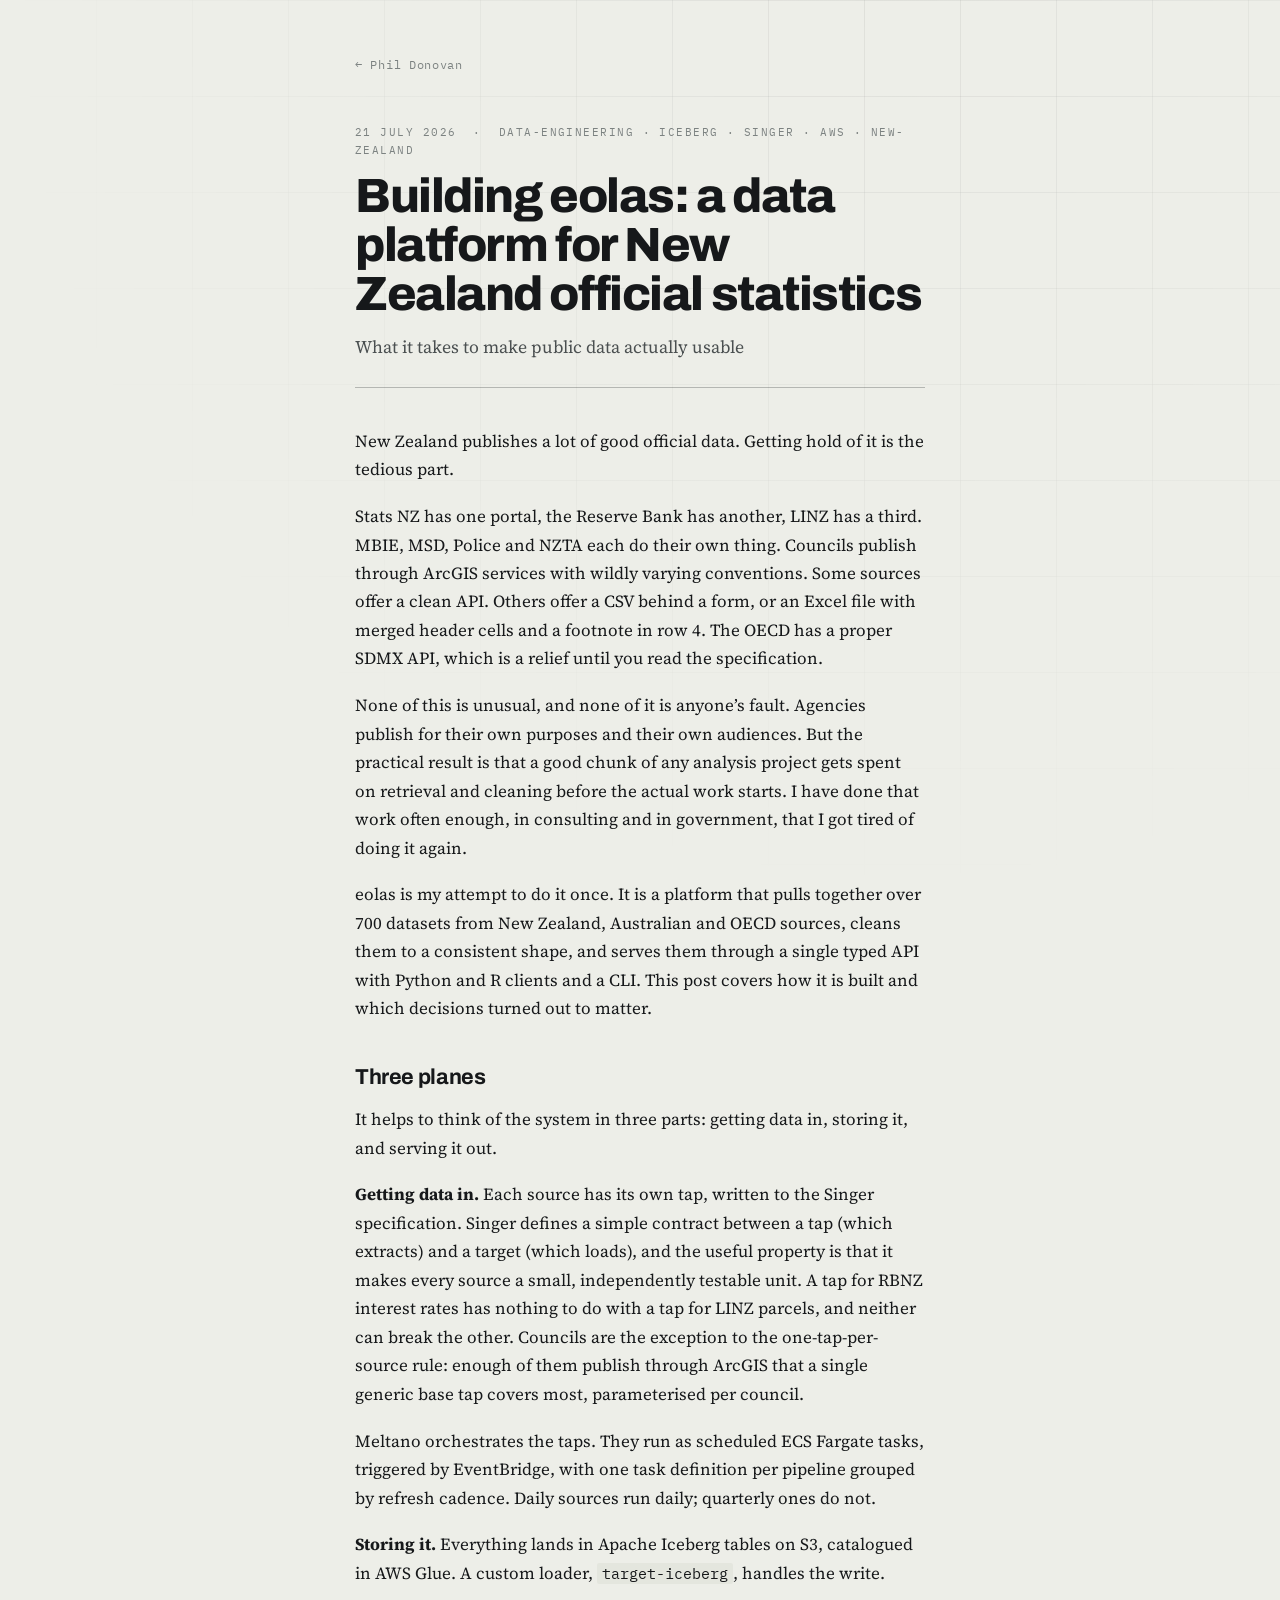
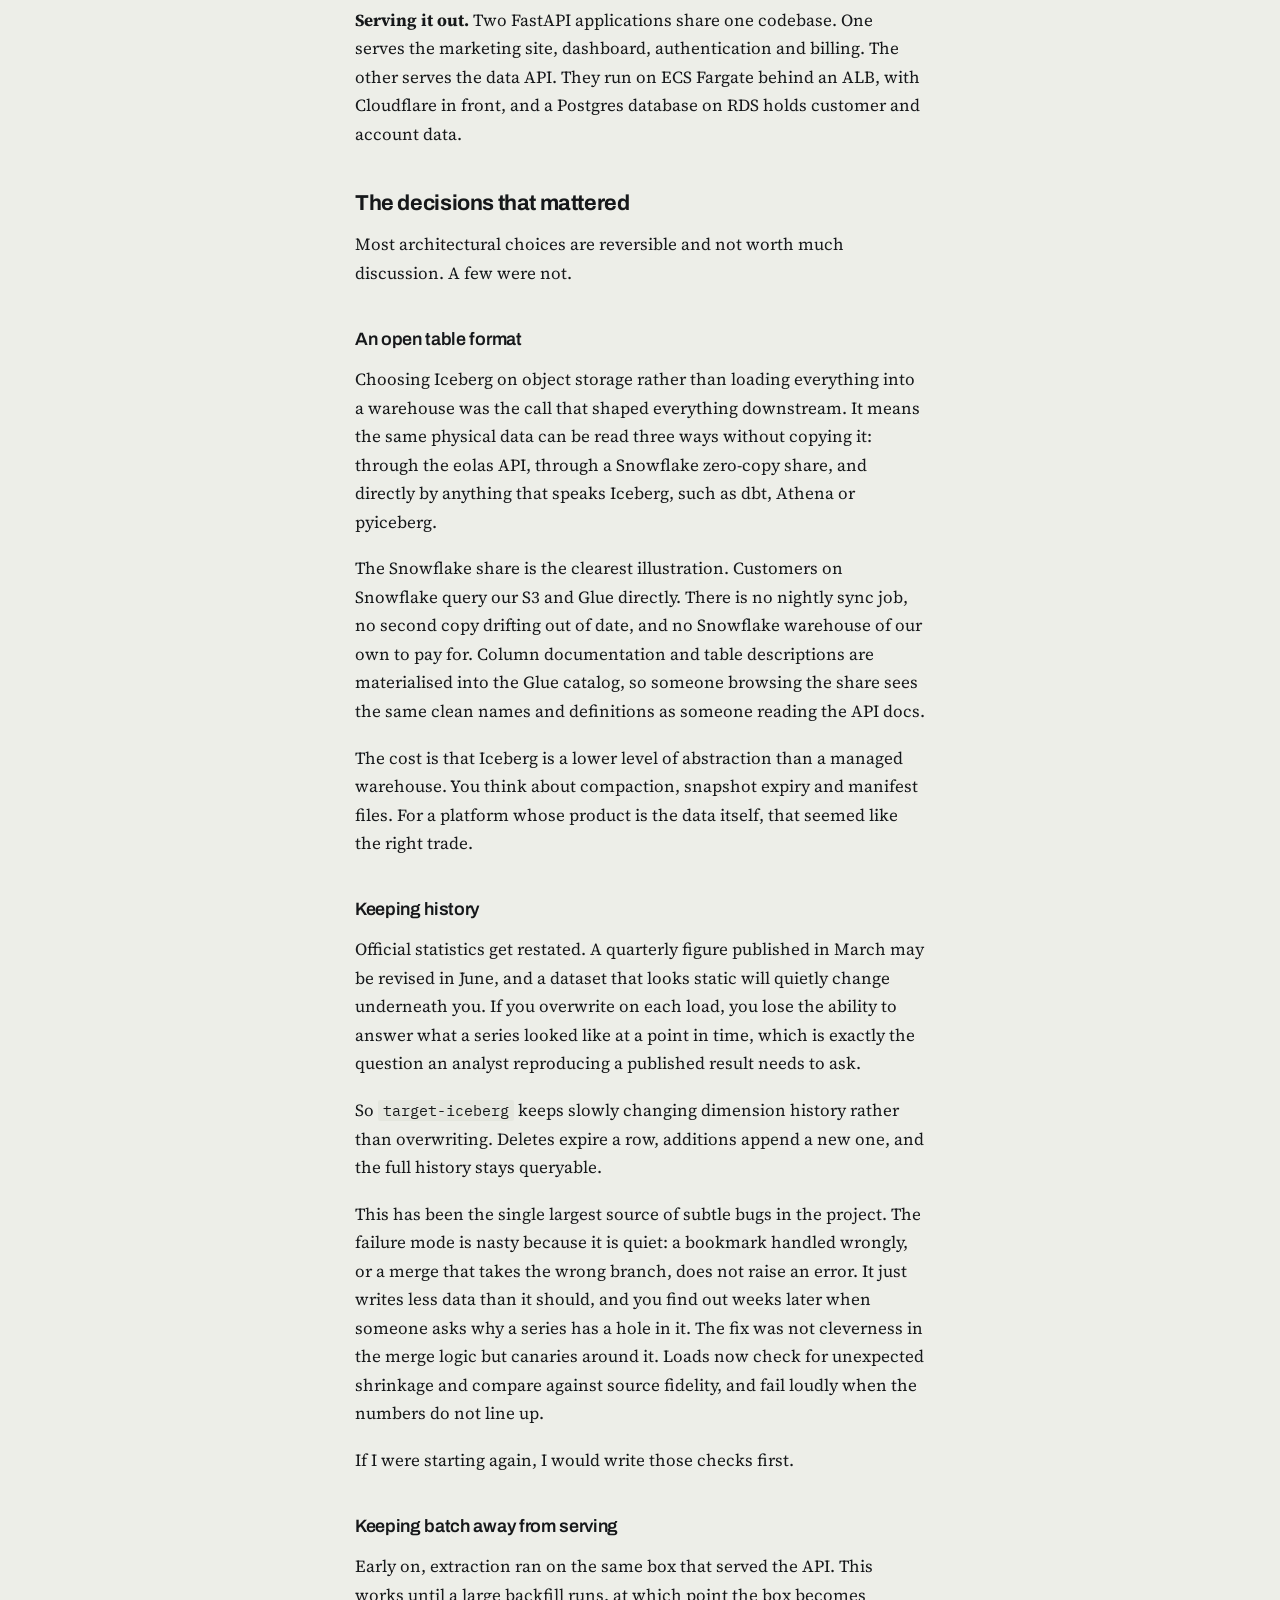
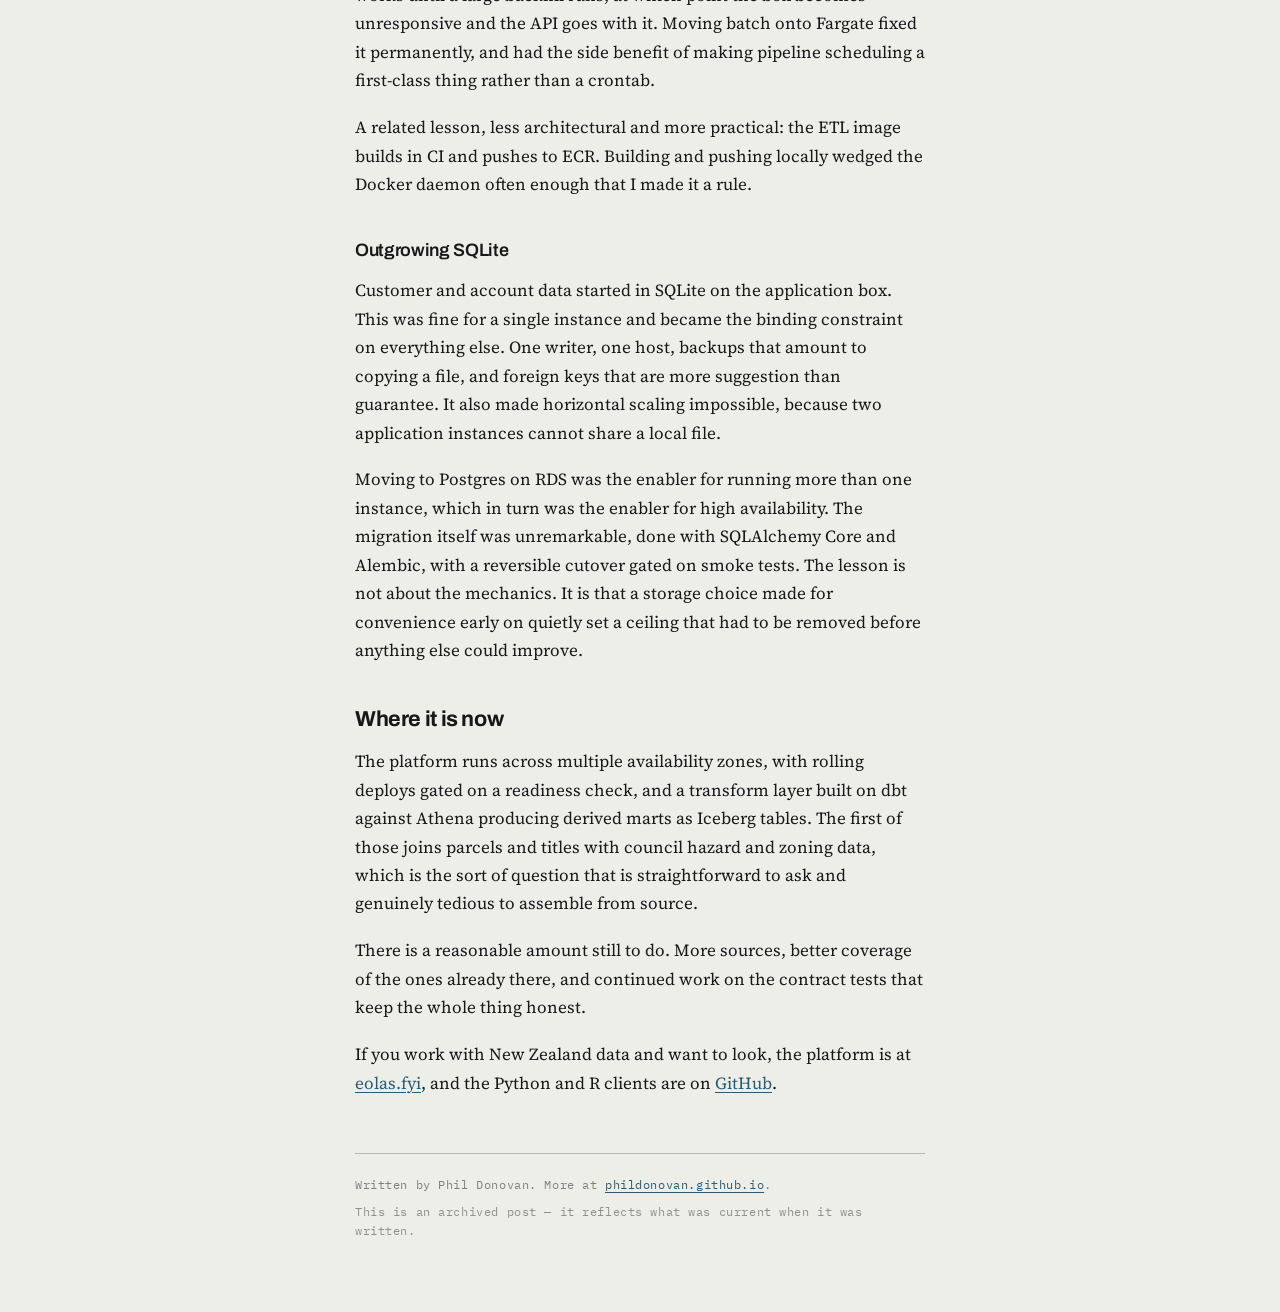
==== writing/building-eolas/index.html @ 905b2c06 "Add article on building eolas" ====
<!doctype html>
<html lang="en-NZ">
<head>
<meta charset="utf-8">
<meta name="viewport" content="width=device-width, initial-scale=1">
<!-- pagetitle is the plain-text title. Building eolas: a data platform for New Zealand official statistics carries inline markup, so it is
     only safe inside the page body, never in an attribute or the head. -->
<title>Building eolas: a data platform for New Zealand official statistics — Phil Donovan</title>

<meta name="author" content="Phil Donovan">

<meta property="og:type" content="article">
<meta property="og:title" content="Building eolas: a data platform for New Zealand official statistics">

<meta name="twitter:card" content="summary">

<link rel="icon" href="../../favicon.svg" type="image/svg+xml">
<link rel="preconnect" href="https://fonts.googleapis.com">
<link rel="preconnect" href="https://fonts.gstatic.com" crossorigin>
<link href="https://fonts.googleapis.com/css2?family=Archivo:wght@400;500;600;700;800&family=IBM+Plex+Mono:wght@400;500&family=Source+Serif+4:opsz,wght@8..60,400;8..60,600&display=swap" rel="stylesheet">
<link rel="stylesheet" href="../../styles.css">
</head>
<body class="post-page">

<a class="skip" href="#main">Skip to content</a>

<main id="main" class="post">

  <nav class="post__back">
    <a href="../../">← Phil Donovan</a>
  </nav>

  <header class="post__head">
    <p class="eyebrow">
      <time datetime="2026-07-21">21 July 2026</time>
      &nbsp;·&nbsp; data-engineering · iceberg · singer · aws · new-zealand
    </p>
    <h1 class="post__title">Building eolas: a data platform for New Zealand official statistics</h1>
    <p class="post__subtitle">What it takes to make public data actually usable</p>
  </header>

  <article class="prose">
<p>New Zealand publishes a lot of good official data. Getting hold of it is the tedious part.</p><p>Stats NZ has one portal, the Reserve Bank has another, LINZ has a third. MBIE, MSD, Police and NZTA each do their own thing. Councils publish through ArcGIS services with wildly varying conventions. Some sources offer a clean API. Others offer a CSV behind a form, or an Excel file with merged header cells and a footnote in row 4. The OECD has a proper SDMX API, which is a relief until you read the specification.</p><p>None of this is unusual, and none of it is anyone’s fault. Agencies publish for their own purposes and their own audiences. But the practical result is that a good chunk of any analysis project gets spent on retrieval and cleaning before the actual work starts. I have done that work often enough, in consulting and in government, that I got tired of doing it again.</p><p>eolas is my attempt to do it once. It is a platform that pulls together over 700 datasets from New Zealand, Australian and OECD sources, cleans them to a consistent shape, and serves them through a single typed API with Python and R clients and a CLI. This post covers how it is built and which decisions turned out to matter.</p><h2 id="three-planes">Three planes</h2><p>It helps to think of the system in three parts: getting data in, storing it, and serving it out.</p><p><strong>Getting data in.</strong> Each source has its own tap, written to the Singer specification. Singer defines a simple contract between a tap (which extracts) and a target (which loads), and the useful property is that it makes every source a small, independently testable unit. A tap for RBNZ interest rates has nothing to do with a tap for LINZ parcels, and neither can break the other. Councils are the exception to the one-tap-per-source rule: enough of them publish through ArcGIS that a single generic base tap covers most, parameterised per council.</p><p>Meltano orchestrates the taps. They run as scheduled ECS Fargate tasks, triggered by EventBridge, with one task definition per pipeline grouped by refresh cadence. Daily sources run daily; quarterly ones do not.</p><p><strong>Storing it.</strong> Everything lands in Apache Iceberg tables on S3, catalogued in AWS Glue. A custom loader, <code>target-iceberg</code>, handles the write.</p><p><strong>Serving it out.</strong> Two FastAPI applications share one codebase. One serves the marketing site, dashboard, authentication and billing. The other serves the data API. They run on ECS Fargate behind an ALB, with Cloudflare in front, and a Postgres database on RDS holds customer and account data.</p><h2 id="the-decisions-that-mattered">The decisions that mattered</h2><p>Most architectural choices are reversible and not worth much discussion. A few were not.</p><h3 id="an-open-table-format">An open table format</h3><p>Choosing Iceberg on object storage rather than loading everything into a warehouse was the call that shaped everything downstream. It means the same physical data can be read three ways without copying it: through the eolas API, through a Snowflake zero-copy share, and directly by anything that speaks Iceberg, such as dbt, Athena or pyiceberg.</p><p>The Snowflake share is the clearest illustration. Customers on Snowflake query our S3 and Glue directly. There is no nightly sync job, no second copy drifting out of date, and no Snowflake warehouse of our own to pay for. Column documentation and table descriptions are materialised into the Glue catalog, so someone browsing the share sees the same clean names and definitions as someone reading the API docs.</p><p>The cost is that Iceberg is a lower level of abstraction than a managed warehouse. You think about compaction, snapshot expiry and manifest files. For a platform whose product is the data itself, that seemed like the right trade.</p><h3 id="keeping-history">Keeping history</h3><p>Official statistics get restated. A quarterly figure published in March may be revised in June, and a dataset that looks static will quietly change underneath you. If you overwrite on each load, you lose the ability to answer what a series looked like at a point in time, which is exactly the question an analyst reproducing a published result needs to ask.</p><p>So <code>target-iceberg</code> keeps slowly changing dimension history rather than overwriting. Deletes expire a row, additions append a new one, and the full history stays queryable.</p><p>This has been the single largest source of subtle bugs in the project. The failure mode is nasty because it is quiet: a bookmark handled wrongly, or a merge that takes the wrong branch, does not raise an error. It just writes less data than it should, and you find out weeks later when someone asks why a series has a hole in it. The fix was not cleverness in the merge logic but canaries around it. Loads now check for unexpected shrinkage and compare against source fidelity, and fail loudly when the numbers do not line up.</p><p>If I were starting again, I would write those checks first.</p><h3 id="keeping-batch-away-from-serving">Keeping batch away from serving</h3><p>Early on, extraction ran on the same box that served the API. This works until a large backfill runs, at which point the box becomes unresponsive and the API goes with it. Moving batch onto Fargate fixed it permanently, and had the side benefit of making pipeline scheduling a first-class thing rather than a crontab.</p><p>A related lesson, less architectural and more practical: the ETL image builds in CI and pushes to ECR. Building and pushing locally wedged the Docker daemon often enough that I made it a rule.</p><h3 id="outgrowing-sqlite">Outgrowing SQLite</h3><p>Customer and account data started in SQLite on the application box. This was fine for a single instance and became the binding constraint on everything else. One writer, one host, backups that amount to copying a file, and foreign keys that are more suggestion than guarantee. It also made horizontal scaling impossible, because two application instances cannot share a local file.</p><p>Moving to Postgres on RDS was the enabler for running more than one instance, which in turn was the enabler for high availability. The migration itself was unremarkable, done with SQLAlchemy Core and Alembic, with a reversible cutover gated on smoke tests. The lesson is not about the mechanics. It is that a storage choice made for convenience early on quietly set a ceiling that had to be removed before anything else could improve.</p><h2 id="where-it-is-now">Where it is now</h2><p>The platform runs across multiple availability zones, with rolling deploys gated on a readiness check, and a transform layer built on dbt against Athena producing derived marts as Iceberg tables. The first of those joins parcels and titles with council hazard and zoning data, which is the sort of question that is straightforward to ask and genuinely tedious to assemble from source.</p><p>There is a reasonable amount still to do. More sources, better coverage of the ones already there, and continued work on the contract tests that keep the whole thing honest.</p><p>If you work with New Zealand data and want to look, the platform is at <a href="https://eolas.fyi">eolas.fyi</a>, and the Python and R clients are on <a href="https://github.com/phildonovan">GitHub</a>.</p>
  </article>

  <footer class="post__foot">
    <p>
      Written by Phil Donovan. More at
      <a href="../../">phildonovan.github.io</a>.
    </p>
    <p class="post__stale">
      This is an archived post — it reflects what was current when it was written.
    </p>
  </footer>

</main>

</body>
</html>
---- styles.css ----
/* ============================================================
   Phil Donovan — personal site
   Concept: a survey sheet. Topographic palette, cartographic
   marginalia, trig-station markers.
   ============================================================ */

:root {
  /* Topo sheet palette — cool map paper, not cream. */
  --paper:      #EDEEE8;
  --paper-deep: #E4E6DE;
  --ink:        #16181A;
  --ink-soft:   #4A4F50;
  --ink-faint:  #7C8281;

  --contour:    #9A7B4F;   /* bistre — contour lines */
  --water:      #2B5A72;   /* topo water blue — links */
  --water-deep: #1C3F52;
  --signal:     #B7362B;   /* survey red — trig marks, used sparingly */

  --rule:       rgba(22, 24, 26, 0.13);
  --rule-firm:  rgba(22, 24, 26, 0.26);

  --font-display: 'Archivo', system-ui, sans-serif;
  --font-body:    'Source Serif 4', Georgia, serif;
  --font-mono:    'IBM Plex Mono', ui-monospace, monospace;

  --rail-w: 208px;
  --measure: 78ch;
  --page-max: 1340px;
}

*, *::before, *::after { box-sizing: border-box; }

html { -webkit-text-size-adjust: 100%; scroll-behavior: smooth; }

@media (prefers-reduced-motion: reduce) {
  html { scroll-behavior: auto; }
  *, *::before, *::after {
    animation-duration: 0.001ms !important;
    animation-iteration-count: 1 !important;
    transition-duration: 0.001ms !important;
  }
}

body {
  margin: 0;
  background: var(--paper);
  color: var(--ink);
  font-family: var(--font-body);
  font-size: clamp(1rem, 0.96rem + 0.2vw, 1.075rem);
  line-height: 1.62;
  font-synthesis-weight: none;
  -webkit-font-smoothing: antialiased;
}

/* Faint paper tooth — a printed sheet, not a screen. */
body::before {
  content: "";
  position: fixed;
  inset: 0;
  pointer-events: none;
  z-index: 0;
  opacity: 0.5;
  background-image:
    linear-gradient(var(--rule) 1px, transparent 1px),
    linear-gradient(90deg, var(--rule) 1px, transparent 1px);
  background-size: 96px 96px;
  mask-image: radial-gradient(ellipse at 70% 0%, #000 0%, transparent 72%);
  -webkit-mask-image: radial-gradient(ellipse at 70% 0%, #000 0%, transparent 72%);
}

a { color: var(--water); text-decoration-thickness: 1px; text-underline-offset: 3px; }
a:hover { color: var(--water-deep); text-decoration-color: var(--signal); }

:focus-visible {
  outline: 2px solid var(--signal);
  outline-offset: 3px;
}

code {
  font-family: var(--font-mono);
  font-size: 0.88em;
  background: var(--paper-deep);
  padding: 0.08em 0.34em;
  border-radius: 2px;
}

.skip {
  position: absolute;
  left: -9999px;
  top: 0;
  background: var(--ink);
  color: var(--paper);
  padding: 0.7rem 1rem;
  z-index: 100;
  font-family: var(--font-mono);
  font-size: 0.8rem;
}
.skip:focus { left: 0; }

/* ── shared type devices ───────────────────────────────── */

.eyebrow {
  font-family: var(--font-mono);
  font-size: 0.7rem;
  letter-spacing: 0.13em;
  text-transform: uppercase;
  color: var(--ink-faint);
  margin: 0;
}

/* ============================================================
   Marginalia rail
   ============================================================ */

.rail { display: none; }

@media (min-width: 1100px) {
  .rail {
    display: flex;
    flex-direction: column;
    gap: 2.4rem;
    position: fixed;
    top: 0;
    left: 0;
    width: var(--rail-w);
    height: 100vh;
    padding: 2.6rem 1.6rem 2rem;
    border-right: 1px solid var(--rule-firm);
    z-index: 5;
  }

  .rail__id { display: flex; flex-direction: column; gap: 0.25rem; }

  .rail__name {
    font-family: var(--font-display);
    font-weight: 700;
    font-size: 0.95rem;
    letter-spacing: -0.01em;
  }

  .rail__role {
    font-family: var(--font-mono);
    font-size: 0.66rem;
    letter-spacing: 0.1em;
    text-transform: uppercase;
    color: var(--ink-faint);
    line-height: 1.5;
  }

  .rail__nav { flex: 1; }
  .rail__nav ul { list-style: none; margin: 0; padding: 0; display: flex; flex-direction: column; gap: 0.1rem; }

  .rail__nav a {
    display: block;
    padding: 0.32rem 0 0.32rem 1.1rem;
    position: relative;
    font-family: var(--font-mono);
    font-size: 0.73rem;
    letter-spacing: 0.04em;
    color: var(--ink-soft);
    text-decoration: none;
    transition: color 160ms ease;
  }

  /* trig-station tick, filled when the section is in view */
  .rail__nav a::before {
    content: "";
    position: absolute;
    left: 0;
    top: 50%;
    transform: translateY(-50%);
    width: 0; height: 0;
    border-left: 3.5px solid transparent;
    border-right: 3.5px solid transparent;
    border-bottom: 6px solid transparent;
    transition: border-bottom-color 160ms ease;
  }

  .rail__nav a:hover { color: var(--ink); }
  .rail__nav a:hover::before { border-bottom-color: var(--rule-firm); }

  .rail__nav a[aria-current="true"] { color: var(--ink); }
  .rail__nav a[aria-current="true"]::before { border-bottom-color: var(--signal); }

  .rail__datum {
    display: flex;
    flex-direction: column;
    gap: 0.2rem;
    font-family: var(--font-mono);
    font-size: 0.63rem;
    letter-spacing: 0.06em;
    color: var(--ink-faint);
    border-top: 1px solid var(--rule);
    padding-top: 0.9rem;
  }

  /* Only the pages that actually have a rail get offset for it. Post pages
     have no rail and should stay centred. */
  body:not(.post-page) #main { margin-left: var(--rail-w); }
}

/* ============================================================
   Hero
   ============================================================ */

.hero {
  position: relative;
  overflow: hidden;
  border-bottom: 1px solid var(--rule-firm);
  isolation: isolate;
}

.hero__contours {
  position: absolute;
  inset: 0;
  width: 100%;
  height: 100%;
  z-index: -1;
}

.hero__contours {
  --contour-op: 0.42;
  --contour-op-index: 0.55;
  --trig-op: 0.9;
}

.hero__contours .c {
  fill: none;
  stroke: var(--contour);
  stroke-width: 1;
  opacity: var(--contour-op);
  vector-effect: non-scaling-stroke;
}

.hero__contours .c--index {
  stroke-width: 1.9;
  opacity: var(--contour-op-index);
}

.hero__contours .trig {
  fill: var(--signal);
  opacity: var(--trig-op);
}

/* On narrow screens the landform sits under the text — pull it back so the
   copy stays legible. */
@media (max-width: 860px) {
  .hero__contours { --contour-op: 0.2; --contour-op-index: 0.28; --trig-op: 0.5; }
}

/* Contours draw themselves in on load — a sheet being surveyed. */
@media (prefers-reduced-motion: no-preference) {
  .hero__contours .c {
    stroke-dasharray: 2000;
    stroke-dashoffset: 2000;
    animation: draw 2.4s cubic-bezier(0.22, 0.61, 0.36, 1) forwards;
  }
  .hero__contours .c:nth-child(1) { animation-delay: 0.05s; }
  .hero__contours .c:nth-child(2) { animation-delay: 0.14s; }
  .hero__contours .c:nth-child(3) { animation-delay: 0.23s; }
  .hero__contours .c:nth-child(4) { animation-delay: 0.32s; }
  .hero__contours .c:nth-child(5) { animation-delay: 0.41s; }
  .hero__contours .c:nth-child(6) { animation-delay: 0.50s; }
  .hero__contours .c:nth-child(7) { animation-delay: 0.59s; }
  .hero__contours .c:nth-child(8) { animation-delay: 0.68s; }
  .hero__contours .c:nth-child(9) { animation-delay: 0.77s; }

  .hero__contours .trig {
    opacity: 0;
    animation: fade 0.7s ease 1.5s forwards;
  }
}

@keyframes draw { to { stroke-dashoffset: 0; } }
@keyframes fade { to { opacity: var(--trig-op); } }

.hero__inner {
  max-width: var(--page-max);
  margin: 0 auto;
  padding: clamp(4rem, 9vw, 8.5rem) clamp(1.5rem, 5vw, 4rem) clamp(3.5rem, 7vw, 6rem);
}

.hero__name {
  font-family: var(--font-display);
  font-weight: 800;
  font-size: clamp(3rem, 9.5vw, 7.2rem);
  line-height: 0.92;
  letter-spacing: -0.038em;
  margin: 0.7rem 0 0;
  text-wrap: balance;
}

.hero__role {
  font-family: var(--font-display);
  font-weight: 500;
  font-size: clamp(1.05rem, 2.2vw, 1.4rem);
  letter-spacing: 0.005em;
  color: var(--ink-soft);
  margin: 0.85rem 0 0;
}

.hero__affil {
  font-family: var(--font-mono);
  font-size: 0.76rem;
  letter-spacing: 0.08em;
  text-transform: uppercase;
  color: var(--ink-faint);
  margin: 0.55rem 0 0;
}

.hero__affil a {
  color: var(--water);
  text-decoration: none;
  border-bottom: 1px solid var(--rule-firm);
  padding-bottom: 1px;
}

.hero__affil a:hover { border-bottom-color: var(--signal); }

.hero__affil + .hero__affil { margin-top: 0.25rem; }

.hero__pitch {
  max-width: 60ch;
  margin: 1.9rem 0 0;
  font-size: clamp(1.06rem, 1.5vw, 1.24rem);
  line-height: 1.58;
}

.hero__actions {
  display: flex;
  flex-wrap: wrap;
  gap: 0.75rem;
  margin-top: 2.4rem;
}

/* Screen shows buttons; print swaps in the contact line. */
.hero__contact-print { display: none; }

.btn {
  display: inline-block;
  font-family: var(--font-mono);
  font-size: 0.76rem;
  letter-spacing: 0.09em;
  text-transform: uppercase;
  padding: 0.72rem 1.25rem;
  border: 1px solid var(--rule-firm);
  border-radius: 2px;
  background: transparent;
  color: var(--ink);
  text-decoration: none;
  cursor: pointer;
  transition: background 160ms ease, border-color 160ms ease, color 160ms ease;
}

.btn:hover {
  border-color: var(--ink);
  background: rgba(22, 24, 26, 0.045);
  color: var(--ink);
}

/* Tertiary action — present but not competing with the downloads. */
.btn--quiet {
  border-color: transparent;
  color: var(--ink-faint);
}

.btn--quiet:hover {
  border-color: var(--rule-firm);
  color: var(--ink);
}

.btn--primary {
  background: var(--ink);
  border-color: var(--ink);
  color: var(--paper);
}

.btn--primary:hover {
  background: var(--water-deep);
  border-color: var(--water-deep);
  color: var(--paper);
}

/* ============================================================
   Sections
   ============================================================ */

.section {
  max-width: var(--page-max);
  margin: 0 auto;
  padding: clamp(3.2rem, 6vw, 5.4rem) clamp(1.5rem, 5vw, 4rem);
  border-bottom: 1px solid var(--rule);
  position: relative;
  z-index: 1;
}

.section:last-of-type { border-bottom: none; }

.section__head {
  display: flex;
  align-items: baseline;
  justify-content: space-between;
  gap: 1.5rem;
  flex-wrap: wrap;
  margin-bottom: 2.6rem;
  padding-bottom: 0.9rem;
  border-bottom: 1px solid var(--rule-firm);
}

.section__head h2 {
  font-family: var(--font-display);
  font-weight: 700;
  font-size: clamp(1.45rem, 3vw, 2.05rem);
  letter-spacing: -0.022em;
  margin: 0;
}

/* ── experience timeline ──────────────────────────────── */

.timeline { list-style: none; margin: 0; padding: 0; }

.role {
  display: grid;
  grid-template-columns: 1fr;
  gap: 0.5rem;
  padding: 1.9rem 0;
  border-top: 1px solid var(--rule);
}

.role:first-child { border-top: none; padding-top: 0; }

@media (min-width: 800px) {
  .role {
    grid-template-columns: 10.5rem 1fr;
    gap: 3rem;
  }
}

.role__years {
  font-family: var(--font-mono);
  font-size: 0.75rem;
  letter-spacing: 0.05em;
  color: var(--ink-faint);
  white-space: nowrap;
}

.role__title {
  font-family: var(--font-display);
  font-weight: 700;
  font-size: 1.16rem;
  letter-spacing: -0.012em;
  margin: 0;
  line-height: 1.3;
}

.role__org {
  font-family: var(--font-mono);
  font-size: 0.76rem;
  letter-spacing: 0.045em;
  text-transform: uppercase;
  color: var(--water);
  margin: 0.4rem 0 0.9rem;
}

.role__sep { color: var(--ink-faint); }

/* trig-triangle bullets — survey control points */
.ticks { list-style: none; margin: 0; padding: 0; max-width: var(--measure); }

.ticks li {
  position: relative;
  padding-left: 1.35rem;
  margin-bottom: 0.6rem;
}

.ticks li:last-child { margin-bottom: 0; }

.ticks li::before {
  content: "";
  position: absolute;
  left: 0;
  top: 0.62em;
  width: 0; height: 0;
  border-left: 4px solid transparent;
  border-right: 4px solid transparent;
  border-bottom: 7px solid var(--contour);
  opacity: 0.75;
}

/* ── capabilities ─────────────────────────────────────── */

.caps {
  display: grid;
  grid-template-columns: repeat(auto-fit, minmax(min(100%, 19rem), 1fr));
  gap: 1.6rem 2.6rem;
  margin: 0;
}

.cap { border-top: 1px solid var(--rule-firm); padding-top: 0.85rem; }

.cap dt {
  font-family: var(--font-mono);
  font-size: 0.7rem;
  letter-spacing: 0.11em;
  text-transform: uppercase;
  color: var(--ink-faint);
  margin-bottom: 0.4rem;
}

.cap dd {
  margin: 0;
  font-size: 1.02rem;
  line-height: 1.55;
}

/* ── selected work ────────────────────────────────────── */

.work {
  display: grid;
  grid-template-columns: repeat(auto-fit, minmax(min(100%, 21rem), 1fr));
  gap: 1.5rem;
}

.card {
  border: 1px solid var(--rule-firm);
  border-radius: 2px;
  padding: 1.5rem 1.6rem 1.35rem;
  background: rgba(255, 255, 255, 0.36);
  display: flex;
  flex-direction: column;
  transition: border-color 180ms ease, transform 180ms ease;
}

.card:hover { border-color: var(--contour); transform: translateY(-2px); }

.card h3 {
  font-family: var(--font-display);
  font-weight: 700;
  font-size: 1.08rem;
  letter-spacing: -0.012em;
  margin: 0 0 0.6rem;
}

.card h3 a { text-decoration: none; color: var(--ink); border-bottom: 2px solid var(--water); padding-bottom: 1px; }
.card h3 a:hover { color: var(--water-deep); border-bottom-color: var(--signal); }

.card p { margin: 0; font-size: 0.98rem; line-height: 1.55; color: var(--ink-soft); }

/* The one project that gets room to explain itself. */
.card--feature {
  grid-column: 1 / -1;
  border-color: var(--contour);
  background: rgba(255, 255, 255, 0.62);
  padding: 1.9rem 2rem 1.6rem;
}

.card__flag {
  font-family: var(--font-mono);
  font-size: 0.66rem !important;
  letter-spacing: 0.13em;
  text-transform: uppercase;
  color: var(--signal) !important;
  margin: 0 0 0.7rem !important;
}

.card--feature h3 {
  font-size: clamp(1.4rem, 2.4vw, 1.85rem);
  margin-bottom: 0.85rem;
}

.card--feature .card__lead {
  font-size: 1.08rem;
  color: var(--ink);
}

.card--feature p + p { margin-top: 0.85rem; }
.card--feature p:not(.card__flag):not(.card__meta) { max-width: 62ch; }

/* Wide screens: let the two paragraphs sit side by side so the card fills. */
@media (min-width: 950px) {
  .card--feature {
    display: grid;
    grid-template-columns: 1fr 1fr;
    column-gap: 3rem;
    align-content: start;
  }

  .card--feature > .card__flag,
  .card--feature > h3,
  .card--feature > .card__meta { grid-column: 1 / -1; }

  .card--feature p + p { margin-top: 0; }
  .card--feature p:not(.card__flag):not(.card__meta) { max-width: none; }
}

.card__meta {
  margin-top: auto;
  padding-top: 1rem;
  font-family: var(--font-mono);
  font-size: 0.68rem !important;
  letter-spacing: 0.07em;
  text-transform: uppercase;
  color: var(--ink-faint) !important;
}

/* ── education ────────────────────────────────────────── */

.edu { list-style: none; margin: 0; padding: 0; }

.edu li {
  display: grid;
  grid-template-columns: 1fr;
  gap: 0.15rem;
  padding: 1rem 0;
  border-top: 1px solid var(--rule);
}

.edu li:first-child { border-top: none; padding-top: 0; }

@media (min-width: 800px) {
  .edu li {
    grid-template-columns: 10.5rem 1fr auto;
    gap: 3rem;
    align-items: baseline;
  }
}

.edu__years {
  font-family: var(--font-mono);
  font-size: 0.75rem;
  letter-spacing: 0.05em;
  color: var(--ink-faint);
  white-space: nowrap;
}

.edu__degree { font-weight: 600; }
.edu__degree em { font-weight: 400; color: var(--ink-soft); font-style: italic; }

.edu__inst {
  font-family: var(--font-mono);
  font-size: 0.74rem;
  letter-spacing: 0.045em;
  color: var(--ink-soft);
}

/* ── research ─────────────────────────────────────────── */

.papers { margin: 0; padding: 0; list-style: none; counter-reset: paper; }

.papers li {
  counter-increment: paper;
  display: grid;
  gap: 0.2rem;
  padding: 1rem 0 1rem 2.6rem;
  border-top: 1px solid var(--rule);
  position: relative;
  max-width: 78ch;
}

.papers li:first-child { border-top: none; }

.papers li::before {
  content: counter(paper, decimal-leading-zero);
  position: absolute;
  left: 0;
  top: 1.15rem;
  font-family: var(--font-mono);
  font-size: 0.7rem;
  color: var(--ink-faint);
}

.paper__title { font-weight: 600; line-height: 1.45; }

.paper__authors {
  font-family: var(--font-mono);
  font-size: 0.72rem;
  letter-spacing: 0.04em;
  color: var(--ink-faint);
}

/* ── contact ──────────────────────────────────────────── */

.contact__lead {
  max-width: 56ch;
  font-size: 1.1rem;
  margin: 0 0 2rem;
}

.contact { list-style: none; margin: 0; padding: 0; }

.contact li {
  display: grid;
  grid-template-columns: 7.5rem 1fr;
  gap: 1rem;
  align-items: baseline;
  padding: 0.75rem 0;
  border-top: 1px solid var(--rule);
}

.contact li:first-child { border-top: none; }

.contact__label {
  font-family: var(--font-mono);
  font-size: 0.7rem;
  letter-spacing: 0.11em;
  text-transform: uppercase;
  color: var(--ink-faint);
}

.contact a { font-size: 1.05rem; }

/* ── footer ───────────────────────────────────────────── */

.foot {
  max-width: var(--page-max);
  margin: 0 auto;
  padding: 2rem clamp(1.5rem, 5vw, 4rem) 3rem;
  display: flex;
  justify-content: space-between;
  flex-wrap: wrap;
  gap: 0.6rem;
  border-top: 1px solid var(--rule-firm);
  font-family: var(--font-mono);
  font-size: 0.68rem;
  letter-spacing: 0.07em;
  text-transform: uppercase;
  color: var(--ink-faint);
}

/* ============================================================
   Writing — archive listing + post pages
   ============================================================ */

.writing { list-style: none; margin: 0; padding: 0; }

.writing li {
  display: grid;
  grid-template-columns: 1fr;
  gap: 0.3rem;
  padding: 1.15rem 0;
  border-top: 1px solid var(--rule);
}

.writing li:first-child { border-top: none; padding-top: 0; }

@media (min-width: 800px) {
  .writing li {
    grid-template-columns: 10.5rem 1fr;
    gap: 3rem;
    align-items: baseline;
  }
}

.writing__date {
  font-family: var(--font-mono);
  font-size: 0.75rem;
  letter-spacing: 0.05em;
  color: var(--ink-faint);
  white-space: nowrap;
}

.writing__title {
  font-family: var(--font-display);
  font-weight: 700;
  font-size: 1.08rem;
  letter-spacing: -0.012em;
  text-decoration: none;
  color: var(--ink);
  border-bottom: 2px solid var(--water);
  padding-bottom: 1px;
}

.writing__title:hover { color: var(--water-deep); border-bottom-color: var(--signal); }

.writing__note {
  display: block;
  margin-top: 0.35rem;
  color: var(--ink-soft);
  max-width: 62ch;
}

/* ── post pages ───────────────────────────────────────── */

.post {
  max-width: 74ch;
  margin: 0 auto;
  padding: clamp(2rem, 5vw, 3.5rem) clamp(1.5rem, 5vw, 3rem) 4rem;
  position: relative;
  z-index: 1;
}

.post__back {
  font-family: var(--font-mono);
  font-size: 0.73rem;
  letter-spacing: 0.06em;
  margin-bottom: 3rem;
}

.post__back a { text-decoration: none; color: var(--ink-faint); }
.post__back a:hover { color: var(--ink); }

.post__head {
  padding-bottom: 1.6rem;
  margin-bottom: 2.4rem;
  border-bottom: 1px solid var(--rule-firm);
}

.post__title {
  font-family: var(--font-display);
  font-weight: 800;
  font-size: clamp(1.9rem, 5vw, 3rem);
  line-height: 1.02;
  letter-spacing: -0.03em;
  margin: 0.8rem 0 0;
  text-wrap: balance;
}

.post__subtitle {
  font-size: 1.1rem;
  color: var(--ink-soft);
  margin: 0.9rem 0 0;
}

.prose { font-size: 1.06rem; line-height: 1.68; }

.prose > :first-child { margin-top: 0; }

.prose h1, .prose h2, .prose h3 {
  font-family: var(--font-display);
  letter-spacing: -0.018em;
  line-height: 1.22;
  margin: 2.6rem 0 0.9rem;
}

.prose h1 { font-size: 1.6rem; font-weight: 700; }
.prose h2 { font-size: 1.35rem; font-weight: 700; }
.prose h3 { font-size: 1.12rem; font-weight: 600; }

.prose p { margin: 0 0 1.15rem; }
.prose ul, .prose ol { margin: 0 0 1.15rem; padding-left: 1.3rem; }
.prose li { margin-bottom: 0.4rem; }

.prose a { color: var(--water); }
.prose a:hover { color: var(--water-deep); text-decoration-color: var(--signal); }

.prose img {
  max-width: 100%;
  height: auto;
  display: block;
  margin: 1.8rem 0;
  border: 1px solid var(--rule);
}

.prose blockquote {
  margin: 1.6rem 0;
  padding: 0.2rem 0 0.2rem 1.2rem;
  border-left: 2px solid var(--contour);
  color: var(--ink-soft);
  font-style: italic;
}

.prose pre {
  background: rgba(22, 24, 26, 0.045);
  border: 1px solid var(--rule);
  border-radius: 2px;
  padding: 1rem 1.1rem;
  overflow-x: auto;
  margin: 0 0 1.4rem;
  font-size: 0.86rem;
  line-height: 1.55;
}

.prose pre code { background: none; padding: 0; font-size: inherit; }

.prose table {
  width: 100%;
  border-collapse: collapse;
  margin: 0 0 1.5rem;
  font-size: 0.95rem;
}

.prose th, .prose td {
  text-align: left;
  padding: 0.5rem 0.7rem;
  border-bottom: 1px solid var(--rule);
}

.prose th {
  font-family: var(--font-mono);
  font-size: 0.7rem;
  letter-spacing: 0.09em;
  text-transform: uppercase;
  color: var(--ink-faint);
  border-bottom-color: var(--rule-firm);
}

.post__foot {
  margin-top: 3.5rem;
  padding-top: 1.4rem;
  border-top: 1px solid var(--rule-firm);
  font-family: var(--font-mono);
  font-size: 0.72rem;
  letter-spacing: 0.05em;
  color: var(--ink-faint);
}

.post__foot p { margin: 0 0 0.5rem; }
.post__stale { color: var(--ink-faint); opacity: 0.85; }

/* ============================================================
   Print — the sheet becomes the CV
   ============================================================ */

@media print {
  :root { --page-max: 100%; }

  body {
    background: #fff;
    color: #000;
    font-size: 10.2pt;
    line-height: 1.42;
  }

  body::before,
  .rail,
  .hero__contours,
  .hero__actions,
  .skip,
  .foot__datum { display: none !important; }

  #main { margin-left: 0 !important; }

  a { color: #000; text-decoration: none; }

  .hero { border-bottom: 1.5pt solid #000; }

  .hero__inner { padding: 0 0 12pt; max-width: 100%; }

  .hero__name { font-size: 26pt; margin: 2pt 0 0; }
  .hero__role { font-size: 11pt; margin-top: 2pt; color: #000; }
  .hero__affil { font-size: 8.6pt; margin-top: 3pt; color: #000; }
  .hero__affil a { border-bottom: none; }
  .hero__pitch { font-size: 10pt; margin-top: 8pt; max-width: 100%; }

  .hero__contact-print {
    display: block;
    margin: 8pt 0 0;
    font-family: var(--font-mono);
    font-size: 8.6pt;
    letter-spacing: 0.03em;
    color: #000;
  }

  /* No break-inside on .section — a section taller than a page would be
     shunted whole to the next sheet and leave page 1 empty. Rows guard
     themselves instead. */
  .section {
    padding: 12pt 0 6pt;
    max-width: 100%;
    border-bottom: none;
  }

  .section__head { break-after: avoid; }

  .section__head { margin-bottom: 10pt; padding-bottom: 4pt; border-bottom: 0.75pt solid #000; }
  .section__head h2 { font-size: 13pt; }

  .role { padding: 8pt 0; break-inside: avoid; grid-template-columns: 8rem 1fr; gap: 1rem; }
  .role__title { font-size: 11pt; }
  .role__org { color: #000; margin-bottom: 5pt; }
  .ticks li { margin-bottom: 2.5pt; max-width: 100%; }
  .ticks li::before { border-bottom-color: #000; }

  .card { border-color: #999; background: none; break-inside: avoid; padding: 8pt 10pt; }
  .card:hover { transform: none; }
  .card h3 a { border-bottom: none; }

  .work, .caps { gap: 8pt; }

  .papers li, .edu li, .contact li { break-inside: avoid; }

  .eyebrow, .card__meta, .paper__authors { color: #444 !important; }
}
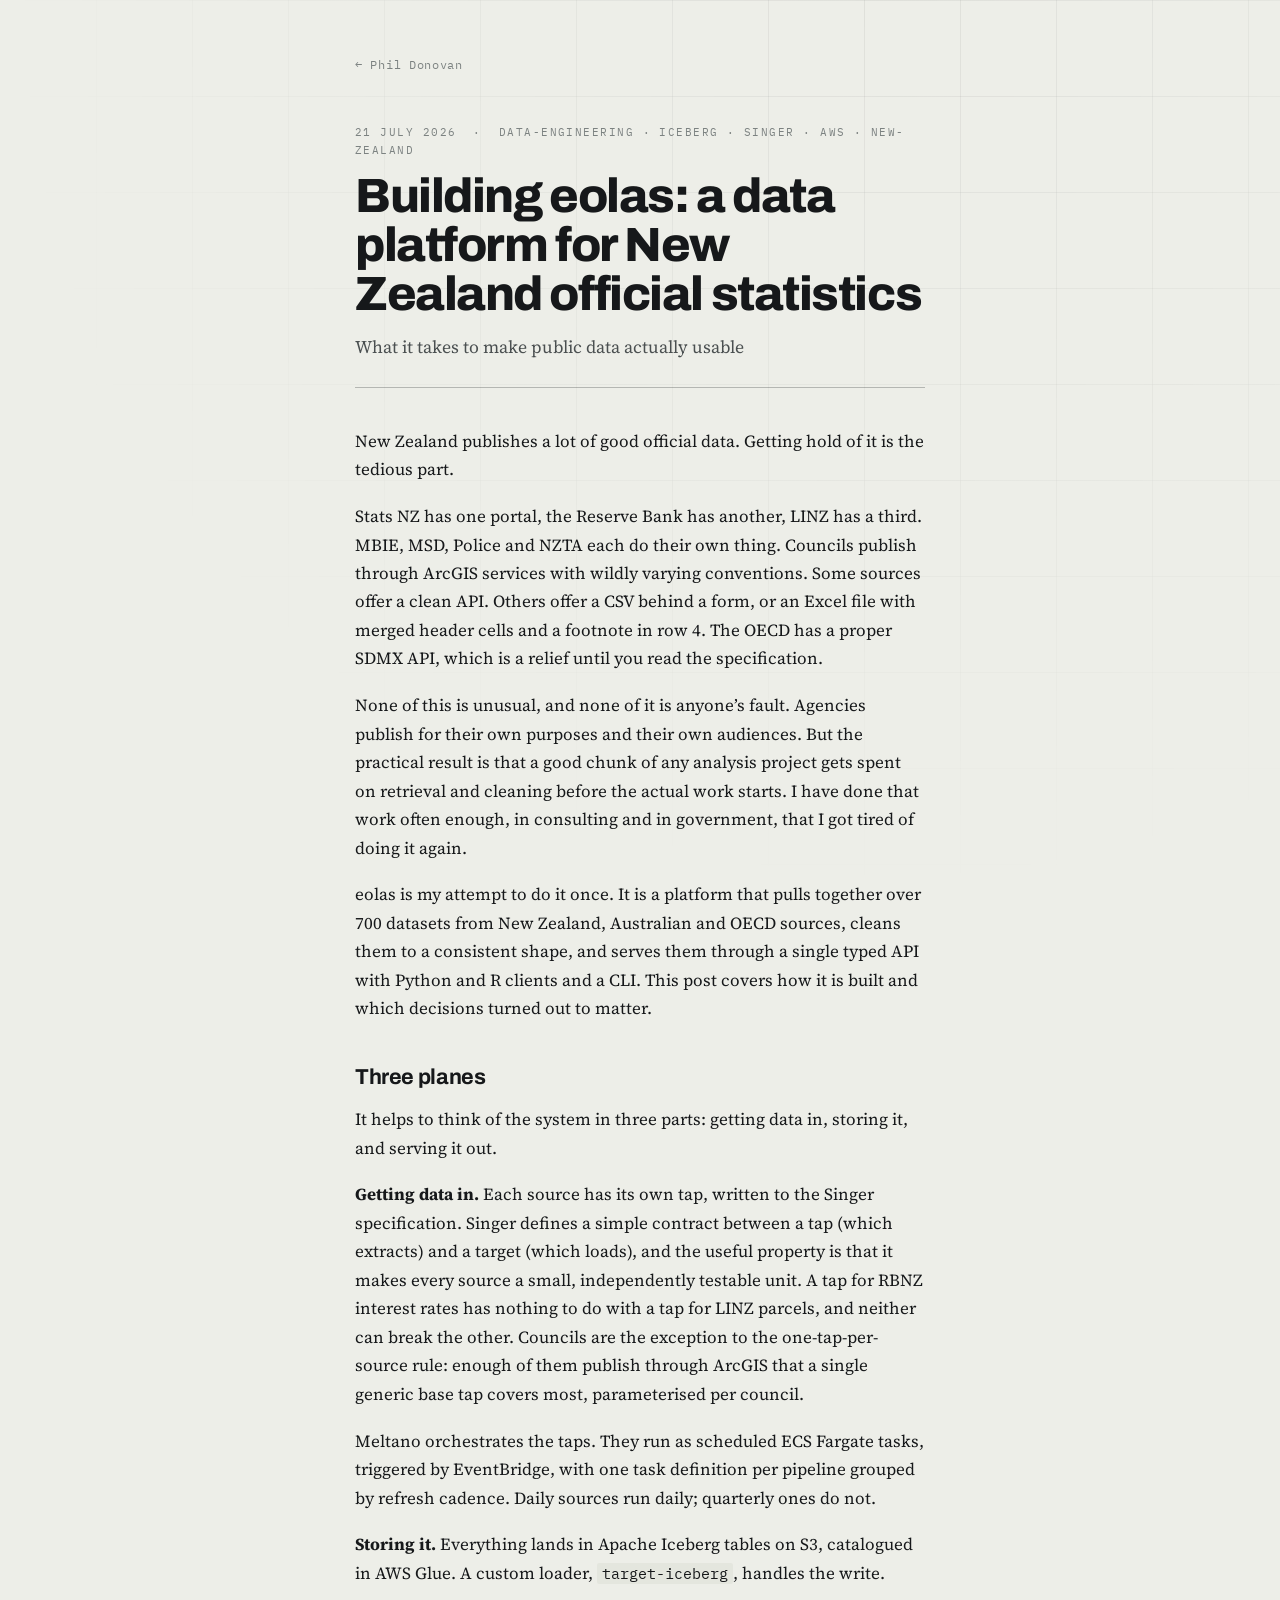
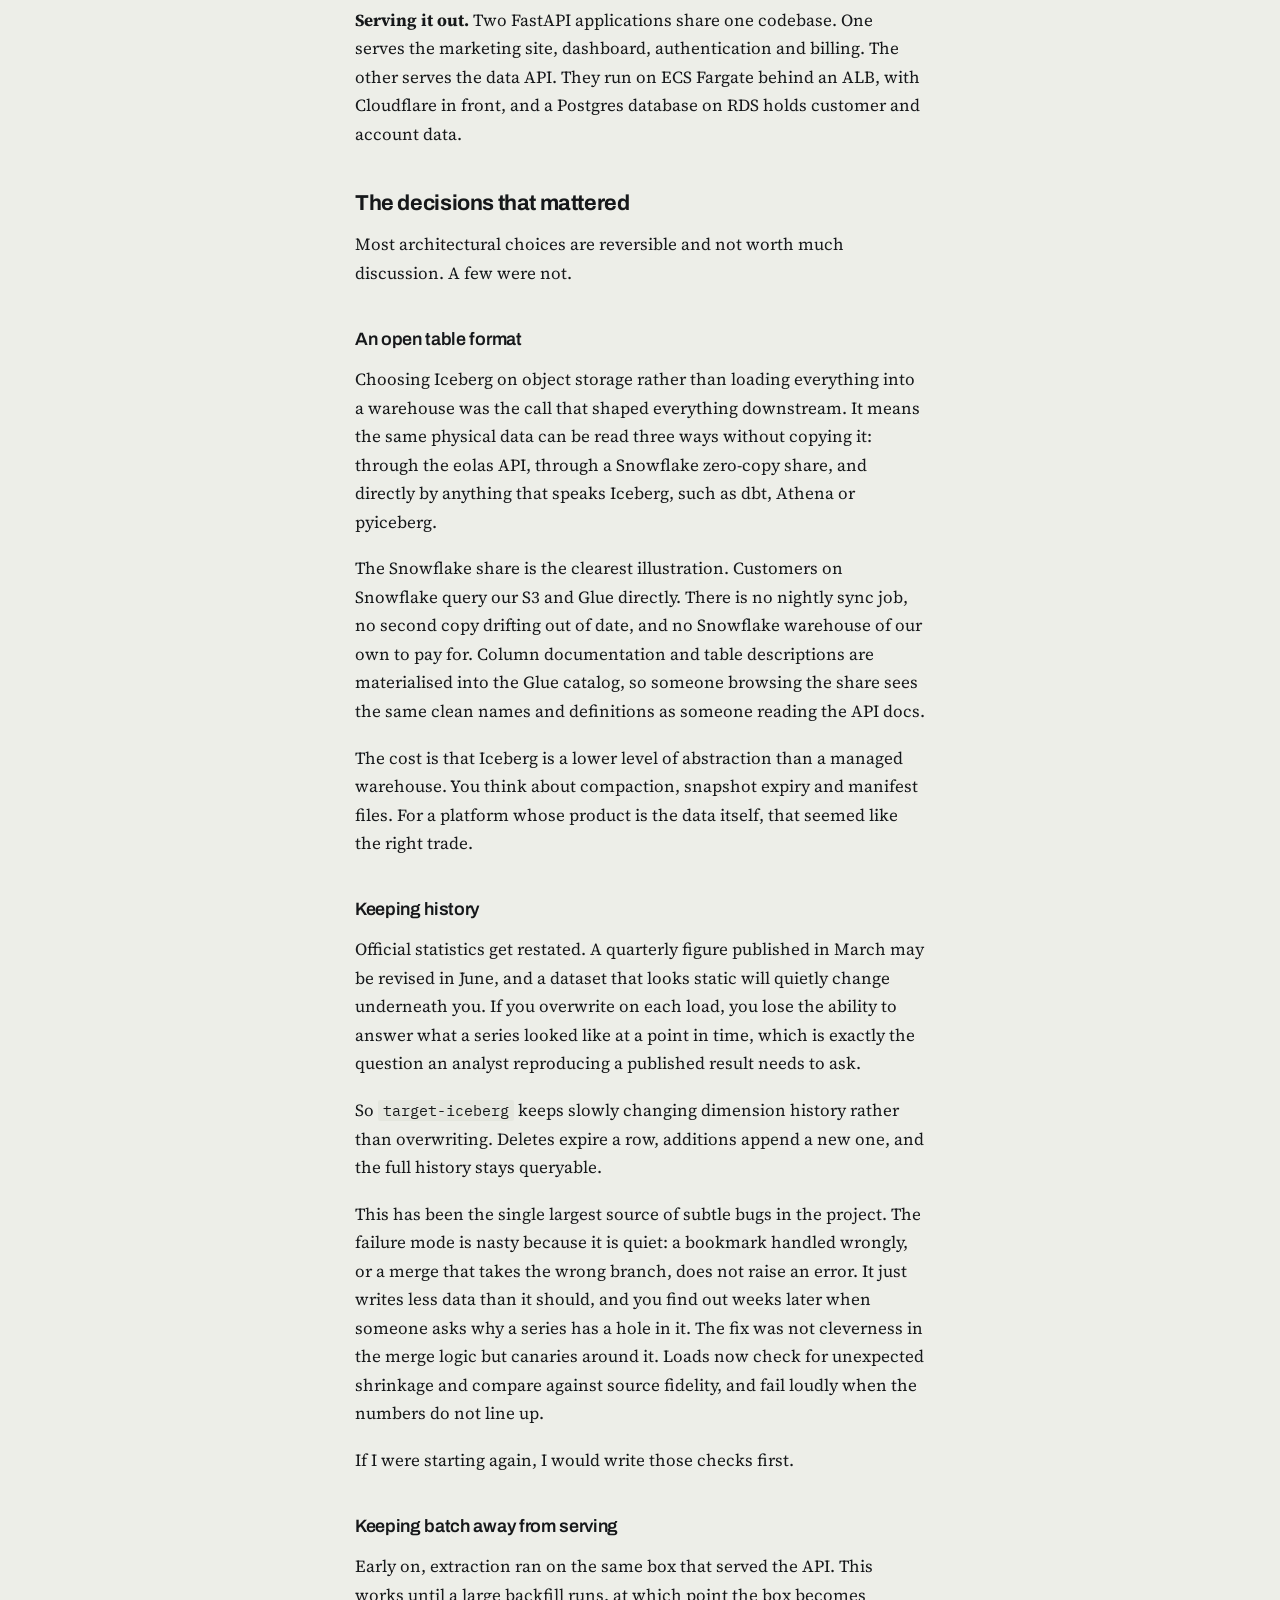
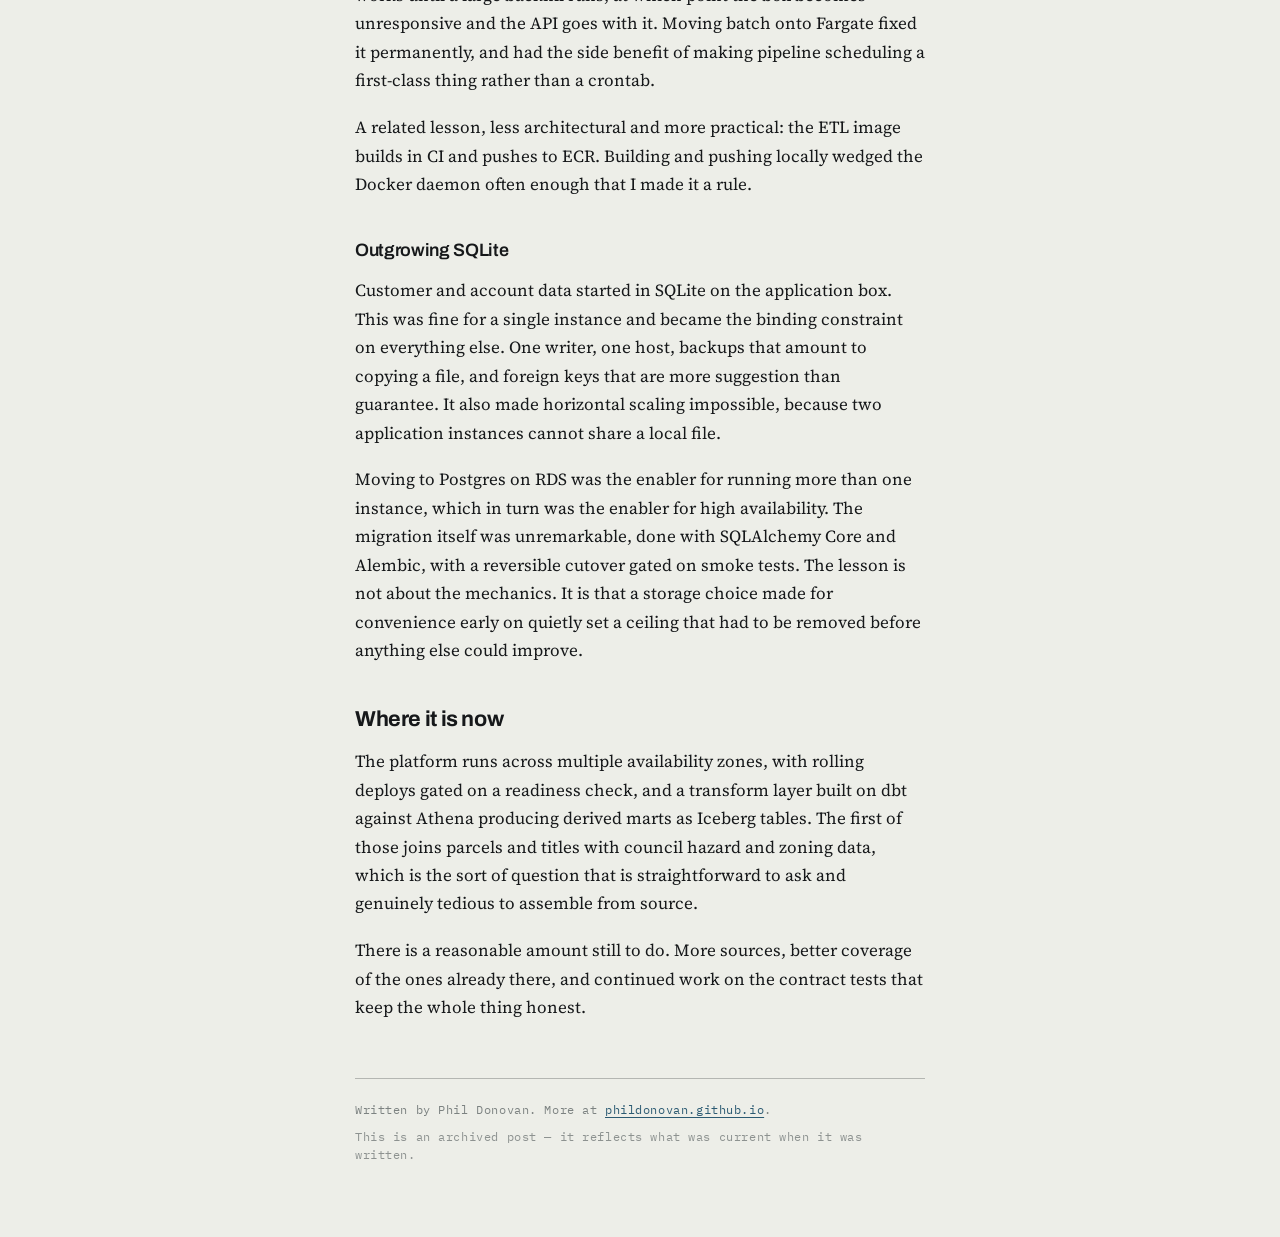
==== commit 3cd13ae0: "Cut promotional close from eolas article" ====
--- a/writing/building-eolas/index.html
+++ b/writing/building-eolas/index.html
@@ -40,7 +40,7 @@
   </header>
 
   <article class="prose">
-<p>New Zealand publishes a lot of good official data. Getting hold of it is the tedious part.</p><p>Stats NZ has one portal, the Reserve Bank has another, LINZ has a third. MBIE, MSD, Police and NZTA each do their own thing. Councils publish through ArcGIS services with wildly varying conventions. Some sources offer a clean API. Others offer a CSV behind a form, or an Excel file with merged header cells and a footnote in row 4. The OECD has a proper SDMX API, which is a relief until you read the specification.</p><p>None of this is unusual, and none of it is anyone’s fault. Agencies publish for their own purposes and their own audiences. But the practical result is that a good chunk of any analysis project gets spent on retrieval and cleaning before the actual work starts. I have done that work often enough, in consulting and in government, that I got tired of doing it again.</p><p>eolas is my attempt to do it once. It is a platform that pulls together over 700 datasets from New Zealand, Australian and OECD sources, cleans them to a consistent shape, and serves them through a single typed API with Python and R clients and a CLI. This post covers how it is built and which decisions turned out to matter.</p><h2 id="three-planes">Three planes</h2><p>It helps to think of the system in three parts: getting data in, storing it, and serving it out.</p><p><strong>Getting data in.</strong> Each source has its own tap, written to the Singer specification. Singer defines a simple contract between a tap (which extracts) and a target (which loads), and the useful property is that it makes every source a small, independently testable unit. A tap for RBNZ interest rates has nothing to do with a tap for LINZ parcels, and neither can break the other. Councils are the exception to the one-tap-per-source rule: enough of them publish through ArcGIS that a single generic base tap covers most, parameterised per council.</p><p>Meltano orchestrates the taps. They run as scheduled ECS Fargate tasks, triggered by EventBridge, with one task definition per pipeline grouped by refresh cadence. Daily sources run daily; quarterly ones do not.</p><p><strong>Storing it.</strong> Everything lands in Apache Iceberg tables on S3, catalogued in AWS Glue. A custom loader, <code>target-iceberg</code>, handles the write.</p><p><strong>Serving it out.</strong> Two FastAPI applications share one codebase. One serves the marketing site, dashboard, authentication and billing. The other serves the data API. They run on ECS Fargate behind an ALB, with Cloudflare in front, and a Postgres database on RDS holds customer and account data.</p><h2 id="the-decisions-that-mattered">The decisions that mattered</h2><p>Most architectural choices are reversible and not worth much discussion. A few were not.</p><h3 id="an-open-table-format">An open table format</h3><p>Choosing Iceberg on object storage rather than loading everything into a warehouse was the call that shaped everything downstream. It means the same physical data can be read three ways without copying it: through the eolas API, through a Snowflake zero-copy share, and directly by anything that speaks Iceberg, such as dbt, Athena or pyiceberg.</p><p>The Snowflake share is the clearest illustration. Customers on Snowflake query our S3 and Glue directly. There is no nightly sync job, no second copy drifting out of date, and no Snowflake warehouse of our own to pay for. Column documentation and table descriptions are materialised into the Glue catalog, so someone browsing the share sees the same clean names and definitions as someone reading the API docs.</p><p>The cost is that Iceberg is a lower level of abstraction than a managed warehouse. You think about compaction, snapshot expiry and manifest files. For a platform whose product is the data itself, that seemed like the right trade.</p><h3 id="keeping-history">Keeping history</h3><p>Official statistics get restated. A quarterly figure published in March may be revised in June, and a dataset that looks static will quietly change underneath you. If you overwrite on each load, you lose the ability to answer what a series looked like at a point in time, which is exactly the question an analyst reproducing a published result needs to ask.</p><p>So <code>target-iceberg</code> keeps slowly changing dimension history rather than overwriting. Deletes expire a row, additions append a new one, and the full history stays queryable.</p><p>This has been the single largest source of subtle bugs in the project. The failure mode is nasty because it is quiet: a bookmark handled wrongly, or a merge that takes the wrong branch, does not raise an error. It just writes less data than it should, and you find out weeks later when someone asks why a series has a hole in it. The fix was not cleverness in the merge logic but canaries around it. Loads now check for unexpected shrinkage and compare against source fidelity, and fail loudly when the numbers do not line up.</p><p>If I were starting again, I would write those checks first.</p><h3 id="keeping-batch-away-from-serving">Keeping batch away from serving</h3><p>Early on, extraction ran on the same box that served the API. This works until a large backfill runs, at which point the box becomes unresponsive and the API goes with it. Moving batch onto Fargate fixed it permanently, and had the side benefit of making pipeline scheduling a first-class thing rather than a crontab.</p><p>A related lesson, less architectural and more practical: the ETL image builds in CI and pushes to ECR. Building and pushing locally wedged the Docker daemon often enough that I made it a rule.</p><h3 id="outgrowing-sqlite">Outgrowing SQLite</h3><p>Customer and account data started in SQLite on the application box. This was fine for a single instance and became the binding constraint on everything else. One writer, one host, backups that amount to copying a file, and foreign keys that are more suggestion than guarantee. It also made horizontal scaling impossible, because two application instances cannot share a local file.</p><p>Moving to Postgres on RDS was the enabler for running more than one instance, which in turn was the enabler for high availability. The migration itself was unremarkable, done with SQLAlchemy Core and Alembic, with a reversible cutover gated on smoke tests. The lesson is not about the mechanics. It is that a storage choice made for convenience early on quietly set a ceiling that had to be removed before anything else could improve.</p><h2 id="where-it-is-now">Where it is now</h2><p>The platform runs across multiple availability zones, with rolling deploys gated on a readiness check, and a transform layer built on dbt against Athena producing derived marts as Iceberg tables. The first of those joins parcels and titles with council hazard and zoning data, which is the sort of question that is straightforward to ask and genuinely tedious to assemble from source.</p><p>There is a reasonable amount still to do. More sources, better coverage of the ones already there, and continued work on the contract tests that keep the whole thing honest.</p><p>If you work with New Zealand data and want to look, the platform is at <a href="https://eolas.fyi">eolas.fyi</a>, and the Python and R clients are on <a href="https://github.com/phildonovan">GitHub</a>.</p>
+<p>New Zealand publishes a lot of good official data. Getting hold of it is the tedious part.</p><p>Stats NZ has one portal, the Reserve Bank has another, LINZ has a third. MBIE, MSD, Police and NZTA each do their own thing. Councils publish through ArcGIS services with wildly varying conventions. Some sources offer a clean API. Others offer a CSV behind a form, or an Excel file with merged header cells and a footnote in row 4. The OECD has a proper SDMX API, which is a relief until you read the specification.</p><p>None of this is unusual, and none of it is anyone’s fault. Agencies publish for their own purposes and their own audiences. But the practical result is that a good chunk of any analysis project gets spent on retrieval and cleaning before the actual work starts. I have done that work often enough, in consulting and in government, that I got tired of doing it again.</p><p>eolas is my attempt to do it once. It is a platform that pulls together over 700 datasets from New Zealand, Australian and OECD sources, cleans them to a consistent shape, and serves them through a single typed API with Python and R clients and a CLI. This post covers how it is built and which decisions turned out to matter.</p><h2 id="three-planes">Three planes</h2><p>It helps to think of the system in three parts: getting data in, storing it, and serving it out.</p><p><strong>Getting data in.</strong> Each source has its own tap, written to the Singer specification. Singer defines a simple contract between a tap (which extracts) and a target (which loads), and the useful property is that it makes every source a small, independently testable unit. A tap for RBNZ interest rates has nothing to do with a tap for LINZ parcels, and neither can break the other. Councils are the exception to the one-tap-per-source rule: enough of them publish through ArcGIS that a single generic base tap covers most, parameterised per council.</p><p>Meltano orchestrates the taps. They run as scheduled ECS Fargate tasks, triggered by EventBridge, with one task definition per pipeline grouped by refresh cadence. Daily sources run daily; quarterly ones do not.</p><p><strong>Storing it.</strong> Everything lands in Apache Iceberg tables on S3, catalogued in AWS Glue. A custom loader, <code>target-iceberg</code>, handles the write.</p><p><strong>Serving it out.</strong> Two FastAPI applications share one codebase. One serves the marketing site, dashboard, authentication and billing. The other serves the data API. They run on ECS Fargate behind an ALB, with Cloudflare in front, and a Postgres database on RDS holds customer and account data.</p><h2 id="the-decisions-that-mattered">The decisions that mattered</h2><p>Most architectural choices are reversible and not worth much discussion. A few were not.</p><h3 id="an-open-table-format">An open table format</h3><p>Choosing Iceberg on object storage rather than loading everything into a warehouse was the call that shaped everything downstream. It means the same physical data can be read three ways without copying it: through the eolas API, through a Snowflake zero-copy share, and directly by anything that speaks Iceberg, such as dbt, Athena or pyiceberg.</p><p>The Snowflake share is the clearest illustration. Customers on Snowflake query our S3 and Glue directly. There is no nightly sync job, no second copy drifting out of date, and no Snowflake warehouse of our own to pay for. Column documentation and table descriptions are materialised into the Glue catalog, so someone browsing the share sees the same clean names and definitions as someone reading the API docs.</p><p>The cost is that Iceberg is a lower level of abstraction than a managed warehouse. You think about compaction, snapshot expiry and manifest files. For a platform whose product is the data itself, that seemed like the right trade.</p><h3 id="keeping-history">Keeping history</h3><p>Official statistics get restated. A quarterly figure published in March may be revised in June, and a dataset that looks static will quietly change underneath you. If you overwrite on each load, you lose the ability to answer what a series looked like at a point in time, which is exactly the question an analyst reproducing a published result needs to ask.</p><p>So <code>target-iceberg</code> keeps slowly changing dimension history rather than overwriting. Deletes expire a row, additions append a new one, and the full history stays queryable.</p><p>This has been the single largest source of subtle bugs in the project. The failure mode is nasty because it is quiet: a bookmark handled wrongly, or a merge that takes the wrong branch, does not raise an error. It just writes less data than it should, and you find out weeks later when someone asks why a series has a hole in it. The fix was not cleverness in the merge logic but canaries around it. Loads now check for unexpected shrinkage and compare against source fidelity, and fail loudly when the numbers do not line up.</p><p>If I were starting again, I would write those checks first.</p><h3 id="keeping-batch-away-from-serving">Keeping batch away from serving</h3><p>Early on, extraction ran on the same box that served the API. This works until a large backfill runs, at which point the box becomes unresponsive and the API goes with it. Moving batch onto Fargate fixed it permanently, and had the side benefit of making pipeline scheduling a first-class thing rather than a crontab.</p><p>A related lesson, less architectural and more practical: the ETL image builds in CI and pushes to ECR. Building and pushing locally wedged the Docker daemon often enough that I made it a rule.</p><h3 id="outgrowing-sqlite">Outgrowing SQLite</h3><p>Customer and account data started in SQLite on the application box. This was fine for a single instance and became the binding constraint on everything else. One writer, one host, backups that amount to copying a file, and foreign keys that are more suggestion than guarantee. It also made horizontal scaling impossible, because two application instances cannot share a local file.</p><p>Moving to Postgres on RDS was the enabler for running more than one instance, which in turn was the enabler for high availability. The migration itself was unremarkable, done with SQLAlchemy Core and Alembic, with a reversible cutover gated on smoke tests. The lesson is not about the mechanics. It is that a storage choice made for convenience early on quietly set a ceiling that had to be removed before anything else could improve.</p><h2 id="where-it-is-now">Where it is now</h2><p>The platform runs across multiple availability zones, with rolling deploys gated on a readiness check, and a transform layer built on dbt against Athena producing derived marts as Iceberg tables. The first of those joins parcels and titles with council hazard and zoning data, which is the sort of question that is straightforward to ask and genuinely tedious to assemble from source.</p><p>There is a reasonable amount still to do. More sources, better coverage of the ones already there, and continued work on the contract tests that keep the whole thing honest.</p>
   </article>
 
   <footer class="post__foot">
